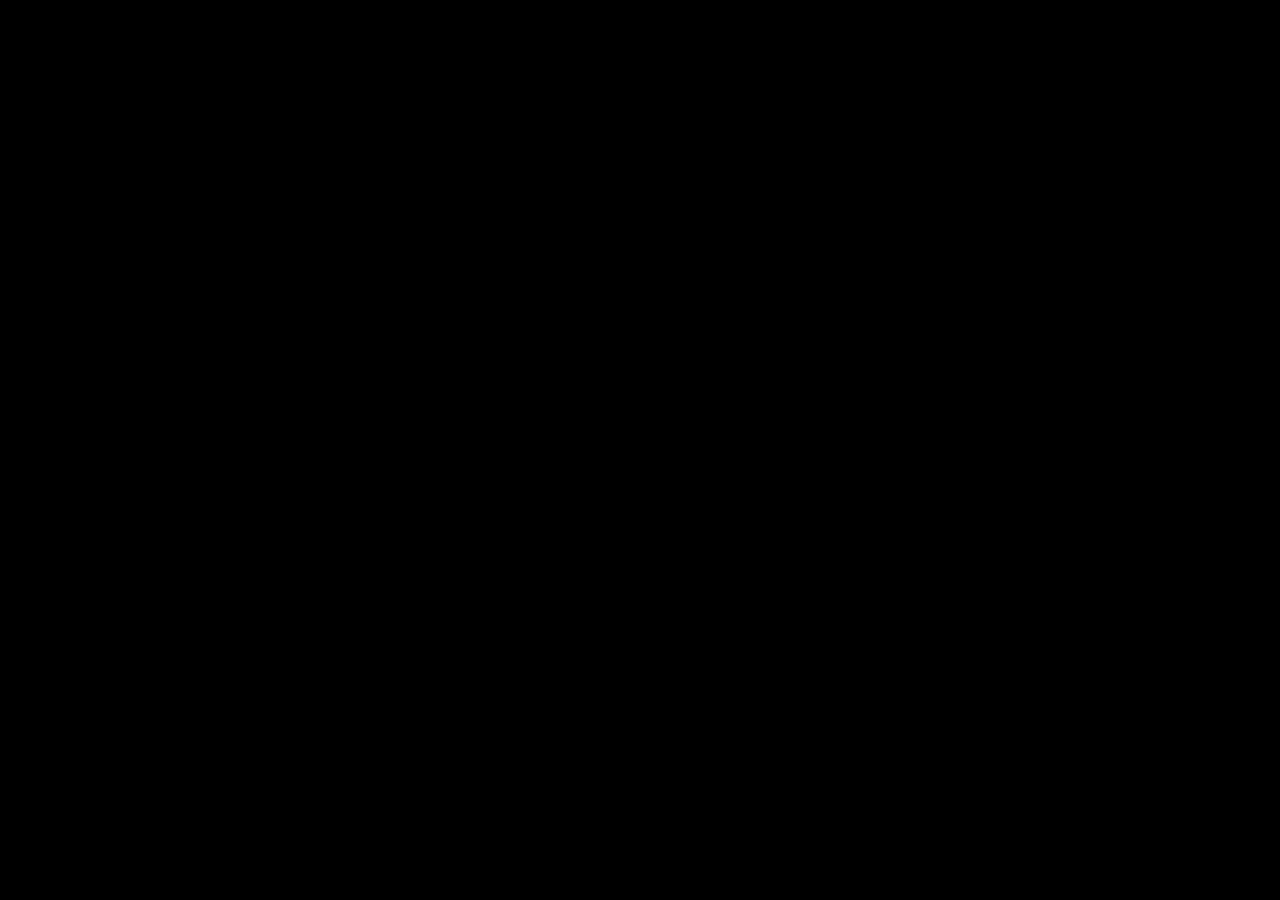
==== The basics/GSAP/index.html @ a992ff0b "gsapfromTo" ====
<!DOCTYPE html>
<html>
  <head>
    <meta charset="utf-8">
    <meta http-equiv="X-UA-Compatible" content="IE=edge">
    <title>GSAP</title>
    <meta name="description" content="">
    <meta name="viewport" content="width=device-width, initial-scale=1">
    <link rel="stylesheet" href="">
    <style>
      body {
        display: flex;
        align-items: center;
        justify-content: flex-start;
        min-height: 100vh;
        margin: 0;
        overflow: hidden;
        background: #000;
      }

      .box {
        display: block;
        width: 100px;
        height: 100px;
        border-radius: 10%;
      }
    </style>
  </head>
  <body>
    <main class="box"></main>
    <script type="module">
      import { gsap } from "https://cdn.skypack.dev/gsap";
      gsap.to(".box", { 
        x: 300,
        y:100,
        duration: 2,
        rotation: 360,
        yPercent: 50,
        repeat: -1,
        yoyo: true,
        backgroundColor: '#9d95ff',

      });
    </script>

  </body>
</html>
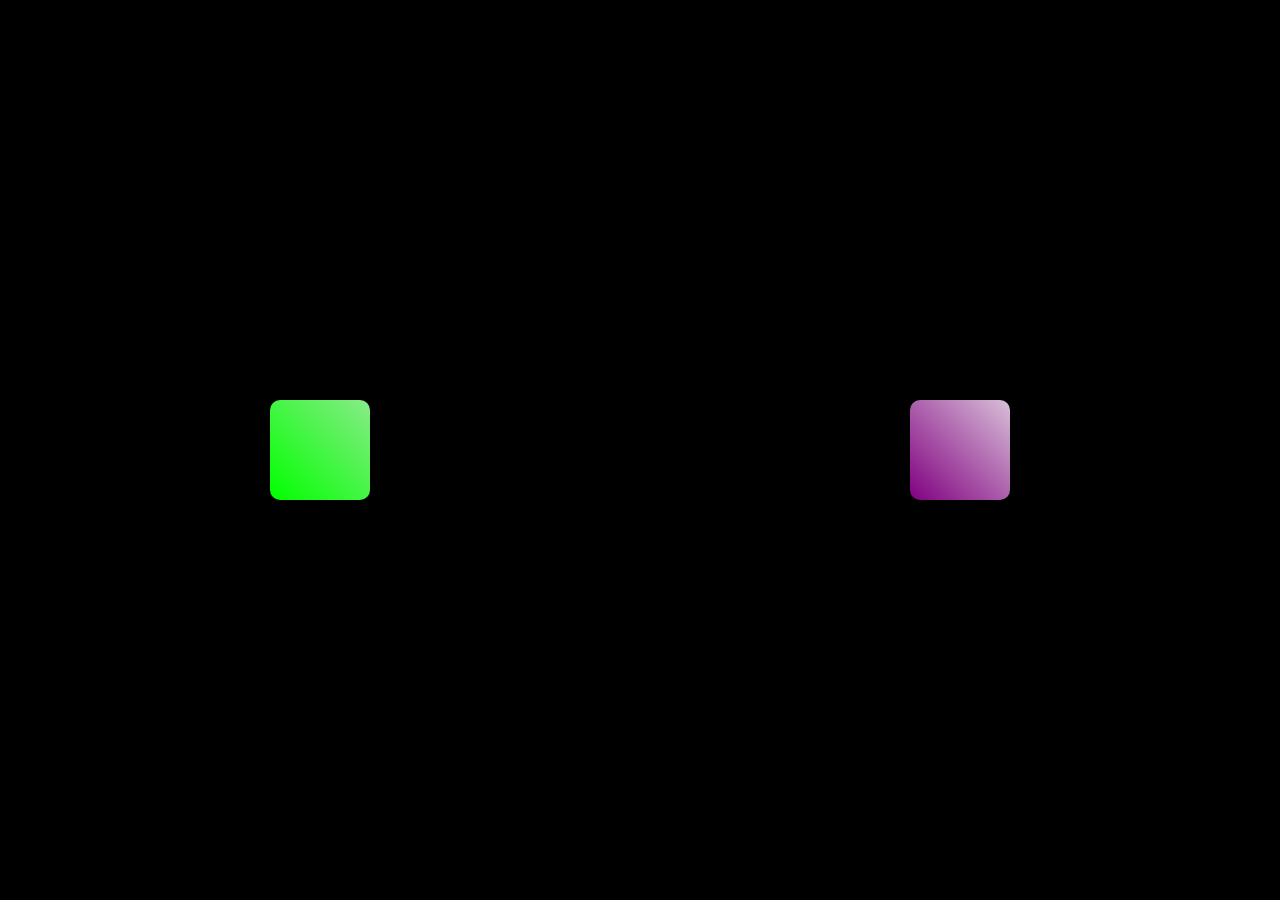
==== commit 025ae3f5: "easing" ====
--- a/The basics/GSAP/index.html
+++ b/The basics/GSAP/index.html
@@ -1,47 +1,67 @@
 <!DOCTYPE html>
 <html>
-  <head>
-    <meta charset="utf-8">
-    <meta http-equiv="X-UA-Compatible" content="IE=edge">
-    <title>GSAP</title>
-    <meta name="description" content="">
-    <meta name="viewport" content="width=device-width, initial-scale=1">
-    <link rel="stylesheet" href="">
-    <style>
-      body {
-        display: flex;
-        align-items: center;
-        justify-content: flex-start;
-        min-height: 100vh;
-        margin: 0;
-        overflow: hidden;
-        background: #000;
-      }
 
-      .box {
-        display: block;
-        width: 100px;
-        height: 100px;
-        border-radius: 10%;
-      }
-    </style>
-  </head>
-  <body>
-    <main class="box"></main>
-    <script type="module">
-      import { gsap } from "https://cdn.skypack.dev/gsap";
-      gsap.to(".box", { 
-        x: 300,
-        y:100,
-        duration: 2,
-        rotation: 360,
-        yPercent: 50,
-        repeat: -1,
-        yoyo: true,
-        backgroundColor: '#9d95ff',
+<head>
+  <meta charset="utf-8">
+  <meta http-equiv="X-UA-Compatible" content="IE=edge">
+  <title>GSAP</title>
+  <meta name="description" content="">
+  <meta name="viewport" content="width=device-width, initial-scale=1">
+  <link rel="stylesheet" href="">
+  <style>
+    body {
+      display: flex;
+      align-items: center;
+      justify-content: space-around;
+      min-height: 100vh;
+      margin: 0;
+      overflow: hidden;
+      background: #000;
+    }
 
-      });
-    </script>
+    .box {
+      display: block;
+      border-radius: 10px;
+    }
 
-  </body>
+    .box.green {
+      width: 100px;
+      height: 100px;
+      background: linear-gradient(45deg, #00ff00, #88ec88);  
+    }
+
+    .box.purple {
+      width: 100px;
+      height: 100px;
+      background: linear-gradient(45deg, #800080, #d8bfd8);  
+    }
+  </style>
+</head>
+
+<body>
+  <div class="box green"></div>
+  <div class="box purple"></div>
+
+  <script type="module">
+    import { gsap } from "https://cdn.skypack.dev/gsap";
+    gsap.to(".green", {
+      rotation: 360,
+      duration: 2,
+      repeat: -1,
+      ease: "power1.in",
+      yoyo: true,
+    });
+
+
+    gsap.to(".purple", {
+      rotation: 360,
+      duration: 2,
+      ease: "power1.inOut",
+      yoyo: true,
+      repeat: -1,
+    });
+  </script>
+
+</body>
+
 </html>
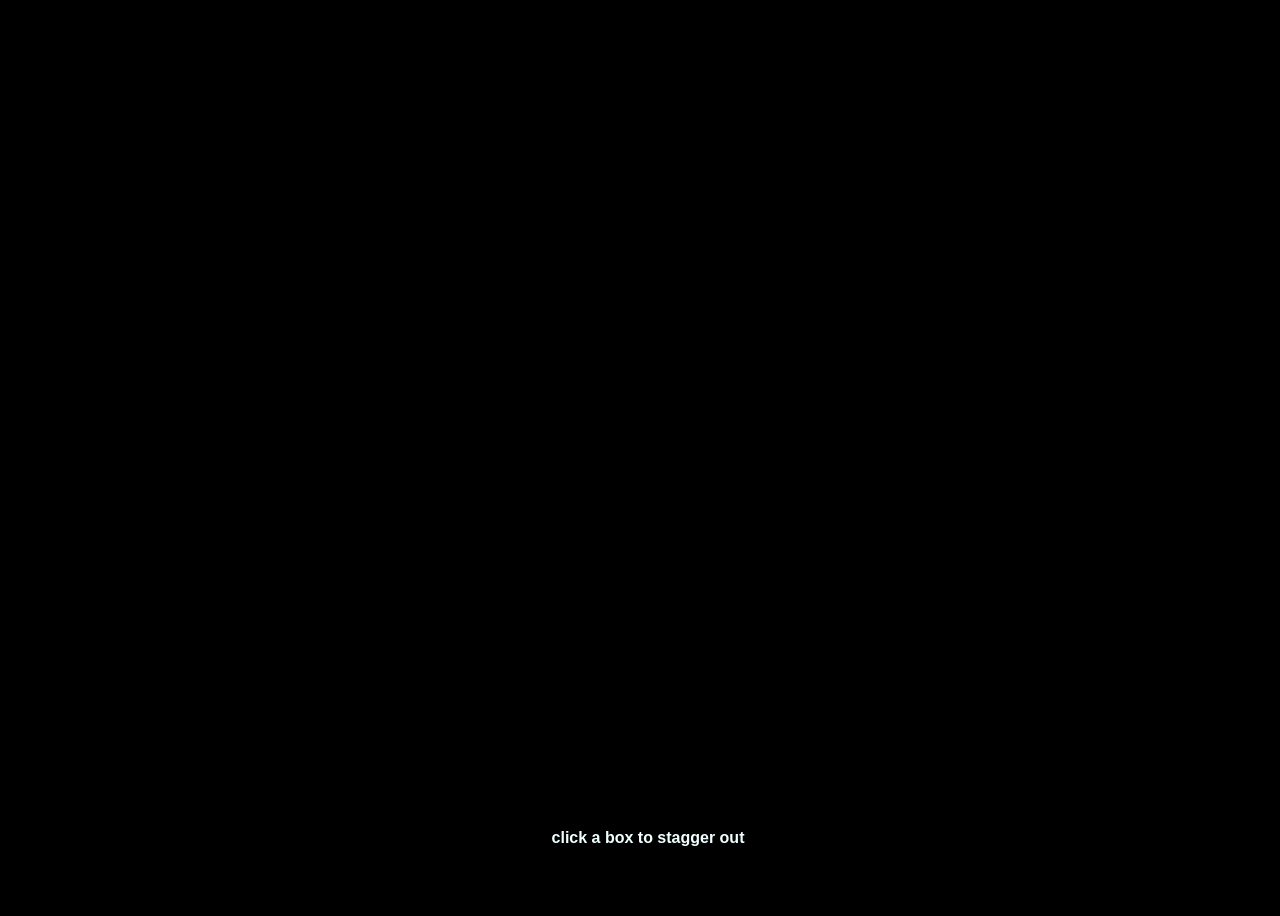
==== commit 517bae8f: "staggers" ====
--- a/The basics/GSAP/index.html
+++ b/The basics/GSAP/index.html
@@ -10,55 +10,97 @@
   <link rel="stylesheet" href="">
   <style>
     body {
-      display: flex;
-      align-items: center;
-      justify-content: space-around;
-      min-height: 100vh;
-      margin: 0;
       overflow: hidden;
       background: #000;
     }
 
-    .box {
-      display: block;
-      border-radius: 10px;
+    .section {
+      display: flex;
+      align-items: center;
+      justify-content: space-around;
+      flex-direction: row;
+      height: 100vh;
     }
 
-    .box.green {
+    .box {
+      cursor: pointer;
+      opacity: 0;
+      border-radius: 15px;
+    }
+
+    .green {
       width: 100px;
       height: 100px;
-      background: linear-gradient(45deg, #00ff00, #88ec88);  
+      background: linear-gradient(#00ff00, #008000);
     }
 
-    .box.purple {
+    .purple {
       width: 100px;
       height: 100px;
-      background: linear-gradient(45deg, #800080, #d8bfd8);  
+      background: linear-gradient(#800080, #400040);
+    }
+
+    .orange {
+      width: 100px;
+      height: 100px;
+      background: linear-gradient(#ffa500, #ff8c00);
+    }
+
+    .text {
+      position: fixed;
+      bottom: 2rem;
+      width: 100%;
+      display: flex;
+      align-items: center;
+      justify-content: center;
+      color: azure;
+      font-family: 'Gill Sans', 'Gill Sans MT', Calibri, 'Trebuchet MS', sans-serif;
+    }
+
+    .braces {
+      display: block;
     }
   </style>
 </head>
 
 <body>
-  <div class="box green"></div>
-  <div class="box purple"></div>
+  <div class="section">
+    <div class="box green"></div>
+    <div class="box purple"></div>
+    <div class="box orange"></div>
+    <div class="box purple"></div>
+    <div class="box green"></div>
+  </div>
+  <div class="text">
+    <h4 class="braces">click a box to stagger out</h4>
+  </div>
 
   <script type="module">
     import { gsap } from "https://cdn.skypack.dev/gsap";
-    gsap.to(".green", {
+    gsap.to(".box", {
+      duration: 1,
       rotation: 360,
-      duration: 2,
-      repeat: -1,
-      ease: "power1.in",
-      yoyo: true,
+      opacity: 1,
+      delay: 0.5,
+      stagger: {
+        ease:"none",
+      }, 
     });
 
-
-    gsap.to(".purple", {
-      rotation: 360,
-      duration: 2,
-      ease: "power1.inOut",
-      yoyo: true,
-      repeat: -1,
+    document.querySelectorAll(".box").forEach((box, index) => {
+      box.addEventListener("click", () => {
+        gsap.to(".box", {
+          duration: 0.5,
+          opacity: 0,
+          y: -100,
+          stagger: {
+            from: index, // stagger in from the clicked element's index
+            amount: 1 // spread the entire stagger out over 1 second
+          },
+          ease: "back.in",
+          overwrite: "auto"
+        });
+      });
     });
   </script>
 
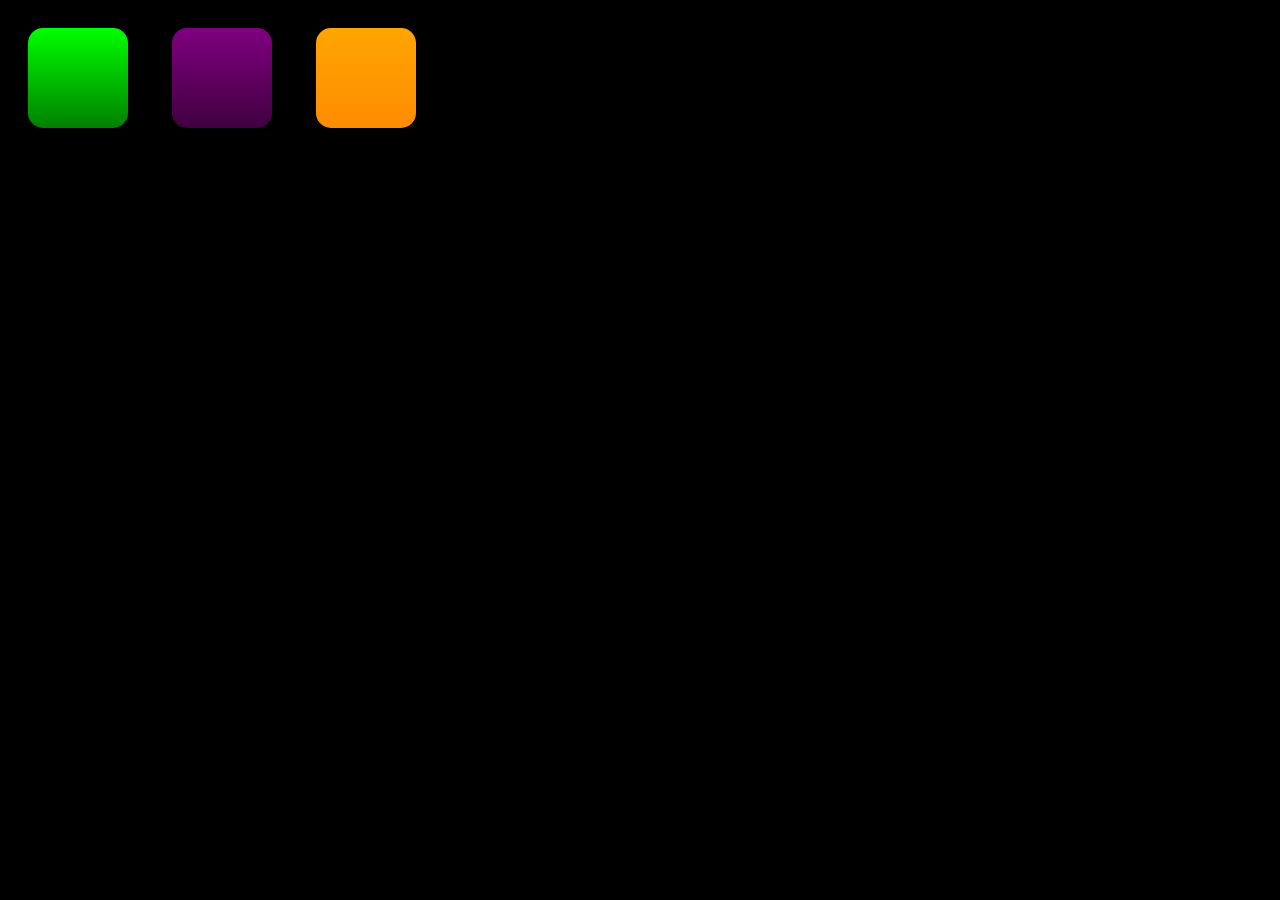
==== commit d566c9cb: "timelines" ====
--- a/The basics/GSAP/index.html
+++ b/The basics/GSAP/index.html
@@ -14,18 +14,13 @@
       background: #000;
     }
 
-    .section {
-      display: flex;
-      align-items: center;
-      justify-content: space-around;
-      flex-direction: row;
-      height: 100vh;
-    }
-
     .box {
       cursor: pointer;
-      opacity: 0;
       border-radius: 15px;
+      align-items: center;
+      justify-content: center;
+      display: inline-flex;
+      margin: 20px;
     }
 
     .green {
@@ -45,21 +40,6 @@
       height: 100px;
       background: linear-gradient(#ffa500, #ff8c00);
     }
-
-    .text {
-      position: fixed;
-      bottom: 2rem;
-      width: 100%;
-      display: flex;
-      align-items: center;
-      justify-content: center;
-      color: azure;
-      font-family: 'Gill Sans', 'Gill Sans MT', Calibri, 'Trebuchet MS', sans-serif;
-    }
-
-    .braces {
-      display: block;
-    }
   </style>
 </head>
 
@@ -68,40 +48,16 @@
     <div class="box green"></div>
     <div class="box purple"></div>
     <div class="box orange"></div>
-    <div class="box purple"></div>
-    <div class="box green"></div>
-  </div>
-  <div class="text">
-    <h4 class="braces">click a box to stagger out</h4>
   </div>
 
   <script type="module">
     import { gsap } from "https://cdn.skypack.dev/gsap";
-    gsap.to(".box", {
-      duration: 1,
-      rotation: 360,
-      opacity: 1,
-      delay: 0.5,
-      stagger: {
-        ease:"none",
-      }, 
-    });
+    let tl = gsap.timeline({ repeat: -1, repeatDelay: 1, yoyo: true, ease: "power1.inOut", defaults: { duration: 2 } });
 
-    document.querySelectorAll(".box").forEach((box, index) => {
-      box.addEventListener("click", () => {
-        gsap.to(".box", {
-          duration: 0.5,
-          opacity: 0,
-          y: -100,
-          stagger: {
-            from: index, // stagger in from the clicked element's index
-            amount: 1 // spread the entire stagger out over 1 second
-          },
-          ease: "back.in",
-          overwrite: "auto"
-        });
-      });
-    });
+    tl.to(".green", { rotation: 360 });
+    tl.to(".purple", { rotation: 360 });
+    tl.to(".orange", { rotation: 360 });
+
   </script>
 
 </body>
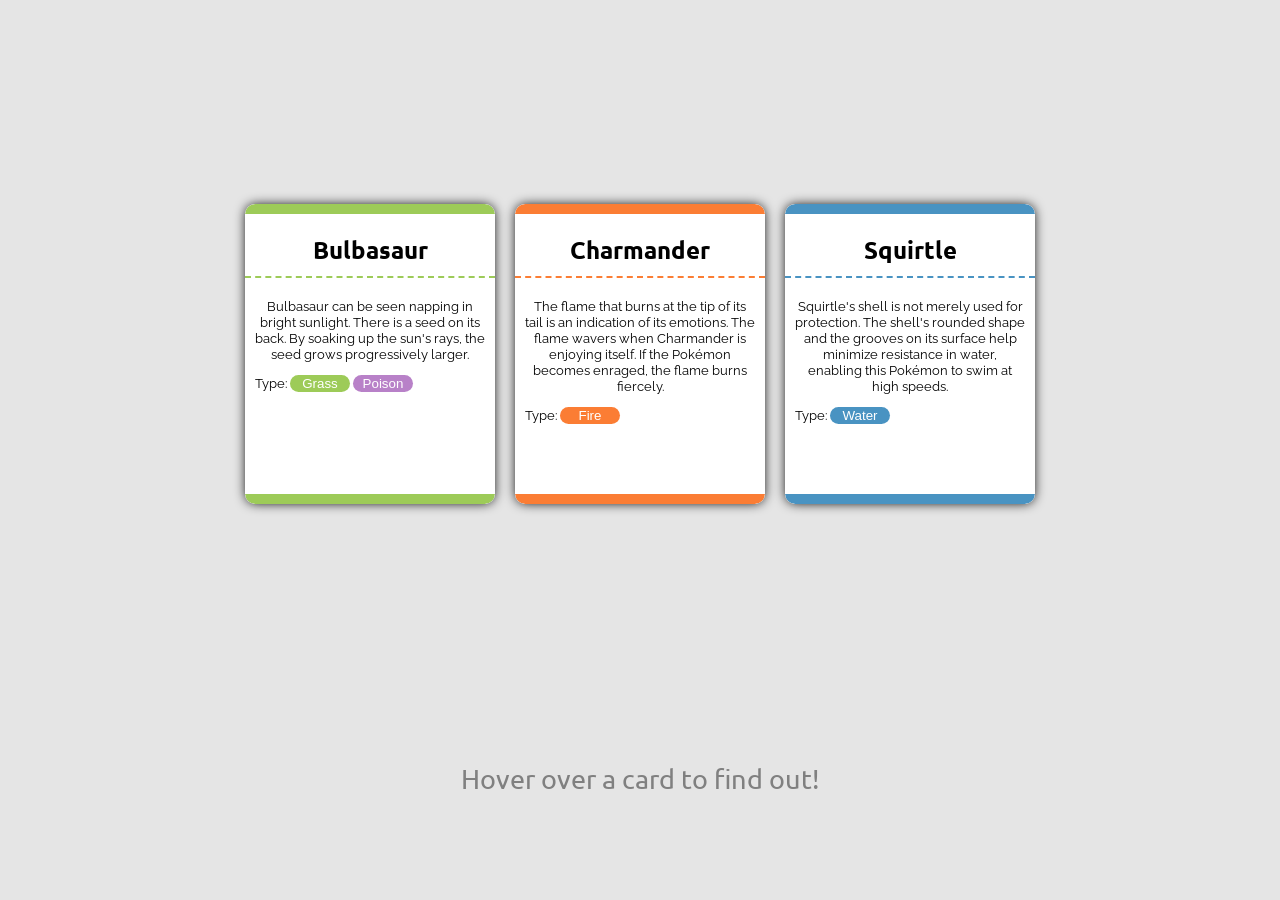
==== commit 6426e8ec: "Callbacks & Contol" ====
--- a/The basics/GSAP/index.html
+++ b/The basics/GSAP/index.html
@@ -9,55 +9,243 @@
   <meta name="viewport" content="width=device-width, initial-scale=1">
   <link rel="stylesheet" href="">
   <style>
+    @import url('https://fonts.googleapis.com/css?family=Bebas+Neue|Ubuntu|Raleway&display=swap');
+
+    * {
+      box-sizing: border-box;
+    }
+
     body {
-      overflow: hidden;
-      background: #000;
-    }
-
-    .box {
-      cursor: pointer;
-      border-radius: 15px;
+      height: 100vh;
+      margin: 0;
+      display: flex;
       align-items: center;
       justify-content: center;
-      display: inline-flex;
-      margin: 20px;
-    }
-
-    .green {
+      flex-wrap: wrap;
+      background-color: #e5e5e5;
+      font-family: ubuntu;
+    }
+
+    .container {
+      width: 20%;
+      min-width: 200px;
+      max-width: 250px;
+      height: 450px;
+      float: left;
+      margin: 0 10px;
+    }
+
+    .silhouette {
+      position: relative;
       width: 100px;
       height: 100px;
-      background: linear-gradient(#00ff00, #008000);
-    }
-
-    .purple {
-      width: 100px;
-      height: 100px;
-      background: linear-gradient(#800080, #400040);
-    }
-
-    .orange {
-      width: 100px;
-      height: 100px;
-      background: linear-gradient(#ffa500, #ff8c00);
+      background-size: cover;
+      margin: auto;
+    }
+
+    .silhouette .cover {
+      position: absolute;
+      top: 0;
+      left: 0;
+      width: 100%;
+      height: 100%;
+      background-size: cover;
+    }
+
+    .type {
+      text-align: justify;
+    }
+
+    .card {
+      background-color: white;
+      height: calc(100% - 150px);
+      align-self: center;
+      border-radius: 10px;
+      text-align: center;
+      padding-top: 40%;
+      box-shadow: 0px 0px 12px -1px black;
+      margin: auto;
+      overflow: hidden;
+      position: relative;
+    }
+
+    h1 {
+      font-family: Bebas Neue;
+      letter-spacing: 2px;
+      font-size: 30pt;
+    }
+
+    #Bulbasaur {
+      background-image: url(https://assets.pokemon.com/assets/cms2/img/pokedex/full/001.png);
+    }
+
+    #Bulbasaur .cover {
+      background-image: url(https://assets.codepen.io/16327/001-silhouette.png);
+    }
+
+    #Charmander {
+      background-image: url(https://assets.pokemon.com/assets/cms2/img/pokedex/full/004.png);
+    }
+
+    #Charmander .cover {
+      background-image: url(https://assets.codepen.io/16327/004-silhouette.png);
+    }
+
+    #Squirtle {
+      background-image: url(https://assets.pokemon.com/assets/cms2/img/pokedex/detail/007.png);
+    }
+
+    #Squirtle .cover {
+      background-image: url(https://assets.codepen.io/16327/007-silhouette.png);
+    }
+
+    .information {
+      background-color: white;
+      height: 100%;
+      border-radius: 10px;
+      position: absolute;
+      top: 0;
+      left: 0;
+      z-index: 2;
+      margin: auto;
+      text-align: center;
+    }
+
+    #BulbasaurInfo {
+      border-top: 10px solid #9Dcb58;
+      border-bottom: 10px solid #9Dcb58;
+    }
+
+    #CharmanderInfo {
+      border-top: 10px solid #FB7D34;
+      border-bottom: 10px solid #FB7D34;
+    }
+
+    #SquirtleInfo {
+      border-top: 10px solid #4993C2;
+      border-bottom: 10px solid #4993C2;
+    }
+
+    h2 {
+      text-align: center;
+      padding-bottom: 10px;
+    }
+
+    #BulbasaurName {
+      border-bottom: dashed 2px #9Dcb58;
+    }
+
+    #CharmanderName {
+      border-bottom: dashed 2px #FB7D34;
+    }
+
+    #SquirtleName {
+      border-bottom: dashed 2px #4993C2;
+    }
+
+    p {
+      padding-left: 10px;
+      padding-right: 10px;
+      font-family: raleway;
+      font-size: 10pt;
+    }
+
+    button {
+      width: 60px;
+      height: auto;
+      border: none;
+      color: white;
+      border-radius: 10px;
+      font-size: 10pt;
+    }
+
+    #grass {
+      background-color: #9Dcb58;
+    }
+
+    #poison {
+      background-color: #B881C8;
+    }
+
+    #fire {
+      background-color: #FB7D34;
+    }
+
+    #water {
+      background-color: #4993C2;
+    }
+
+    .instructions {
+      width: 100%;
+      text-align: center;
+      font-size: 20pt;
+      color: grey;
     }
   </style>
 </head>
 
 <body>
-  <div class="section">
-    <div class="box green"></div>
-    <div class="box purple"></div>
-    <div class="box orange"></div>
+  <div class="container">
+    <div class="silhouette" id="Bulbasaur">
+      <div class="cover"></div>
+    </div>
+    <div class="card">
+      <h1>Who's</h1>
+      <div class="information" id="BulbasaurInfo">
+        <h2 id="BulbasaurName">Bulbasaur</h2>
+        <p>Bulbasaur can be seen napping in bright sunlight. There is a seed on its back. By soaking up the sun's rays,
+          the seed grows progressively larger.</p>
+        <p class="type">Type: <button id="grass">Grass</button> <button id=poison>Poison</button></p>
+      </div>
+    </div>
   </div>
+
+  <div class="container">
+    <div class="silhouette" id="Charmander">
+      <div class="cover"></div>
+    </div>
+    <div class="card">
+      <h1>That</h1>
+      <div class="information" id="CharmanderInfo">
+        <h2 id="CharmanderName">Charmander</h2>
+        <p>The flame that burns at the tip of its tail is an indication of its emotions. The flame wavers when
+          Charmander is enjoying itself. If the Pokémon becomes enraged, the flame burns fiercely.</p>
+        <p class="type">Type: <button id="fire">Fire</button>
+      </div>
+    </div>
+  </div>
+
+  <div class="container">
+    <div class="silhouette" id="Squirtle">
+      <div class="cover"></div>
+    </div>
+    <div class="card">
+      <h1>Pokémon?</h1>
+      <div class="information" id="SquirtleInfo">
+        <h2 id="SquirtleName">Squirtle</h2>
+        <p>Squirtle's shell is not merely used for protection. The shell's rounded shape and the grooves on its surface
+          help minimize resistance in water, enabling this Pokémon to swim at high speeds.</p>
+        <p class="type">Type: <button id="water">Water</button>
+      </div>
+    </div>
+  </div>
+
+  <div class="instructions">Hover over a card to find out!</div>
 
   <script type="module">
     import { gsap } from "https://cdn.skypack.dev/gsap";
-    let tl = gsap.timeline({ repeat: -1, repeatDelay: 1, yoyo: true, ease: "power1.inOut", defaults: { duration: 2 } });
-
-    tl.to(".green", { rotation: 360 });
-    tl.to(".purple", { rotation: 360 });
-    tl.to(".orange", { rotation: 360 });
-
+    gsap.set(".information", { yPercent: 100 });
+
+    gsap.utils.toArray(".container").forEach((container) => {
+      let info = container.querySelector(".information"),
+        silhouette = container.querySelector(".silhouette .cover"),
+        tl = gsap.timeline({ paused: true });
+
+      tl.to(info, { yPercent: 0 }).to(silhouette, { opacity: 0 }, 0);
+
+      container.addEventListener("mouseenter", () => tl.timeScale(1).play());
+      container.addEventListener("mouseleave", () => tl.timeScale(3).reverse());
+    });
   </script>
 
 </body>
